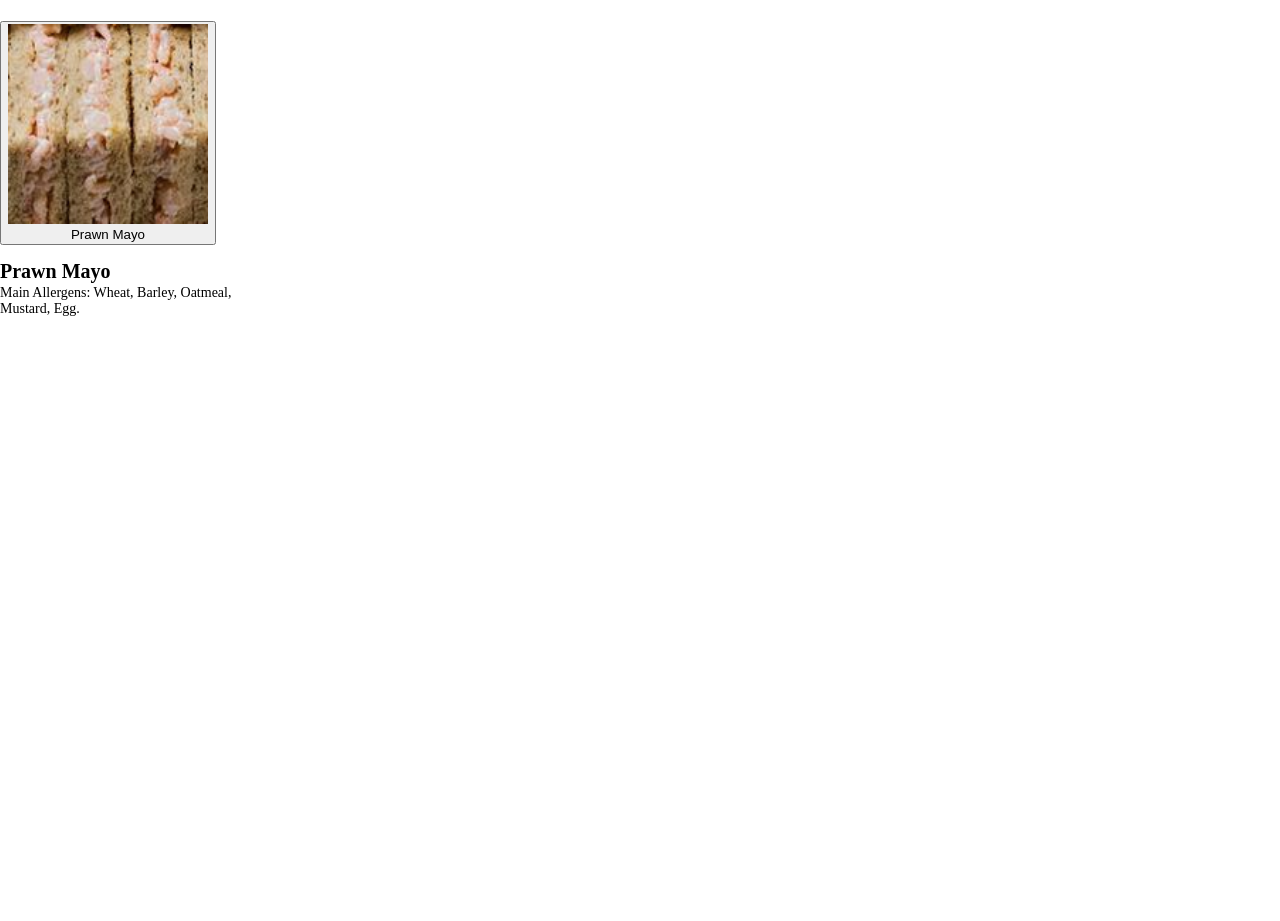
==== index.html @ 9d34f26c "Initial Draft of the Webpage for the Second Experiment" ====
<!DOCTYPE html>

<html>
    <head>
        <title> Website </title>

        <meta charset="UTF-8">
        <!-- Make sure the webpage scales based on device -->
        <meta name = "viewport" content = "width=device-width, initial-scale=1.0"> 
        <!-- Link the css file for config -->
        <link rel="stylesheet" href="style.css"> 
        <!-- Install Packages -->
        <!-- <script src="http://static.robotwebtools.org/EventEmitter2/current/eventemitter2.js"></script> -->
        <!-- <script src="http://static.robotwebtools.org/roslibjs/current/roslib.js"></script>  -->
    </head>
    
    <body>
        <h1></h1>
        

        <!-- <a>
        <img src="Images/Prawnx3.png" height="70" width = 70 alt="Prawn Mayo", title="Prawn Mayo"
        </a> -->

<div class="food-item">

    <a href="PrawnMayo.html">
            <button id="Prawn Mayo">
                <img src="Images/Prawnx3.png" width="200" height="200">
                <div>
                Prawn Mayo
                </div>  
            </button>
        </a>
    <a>
        <!-- <img src="Images/Prawnx3.png"
             height="300"
             width="300"
             alt="Prawn Mayo"
             title="Prawn Mayo">
    </a> -->

    <div class="food-text">
        <h3>Prawn Mayo</h3>
        <p>Main Allergens: Wheat, Barley, Oatmeal, Mustard, Egg.</p>
    </div>
</div>


        </div>
</div>


    </body>
</html>
---- style.css ----
button:hover{
    background-color: darkgrey;
}

.full-page {
  height: 100vh;       /* 100% of the viewport height */
  width: 100vw;        /* 100% of the viewport width */
  background-color: darkblue; /* Just an example */
  display: flex;       /* Optional: flexbox for centering */
  justify-content: center;
  align-items: center;
  text-align: center;
}
html, body {
  margin: 0;
  padding: 0;
  height: 100%;
  width: 100%;
}

.image-row {
  display: flex;
  gap: 10px; /* space between images */
  align-items: center; /* vertical alignment */
}

.normal {
  display: flex;
  flex-direction: column;
  font-size:20px;
  justify-content: flex-start;
  gap: 10px; /* space between heading and image */
}

.food-item {
    display: flex;
    flex-direction: column;
    align-items: left;
    gap: 15px;
}

.food-text h3 {
    margin: 0;
    font-size: 20px;
}

.food-text p {
    margin: 2px 0 0;
    width: 250px;
    font-size: 14px;
}
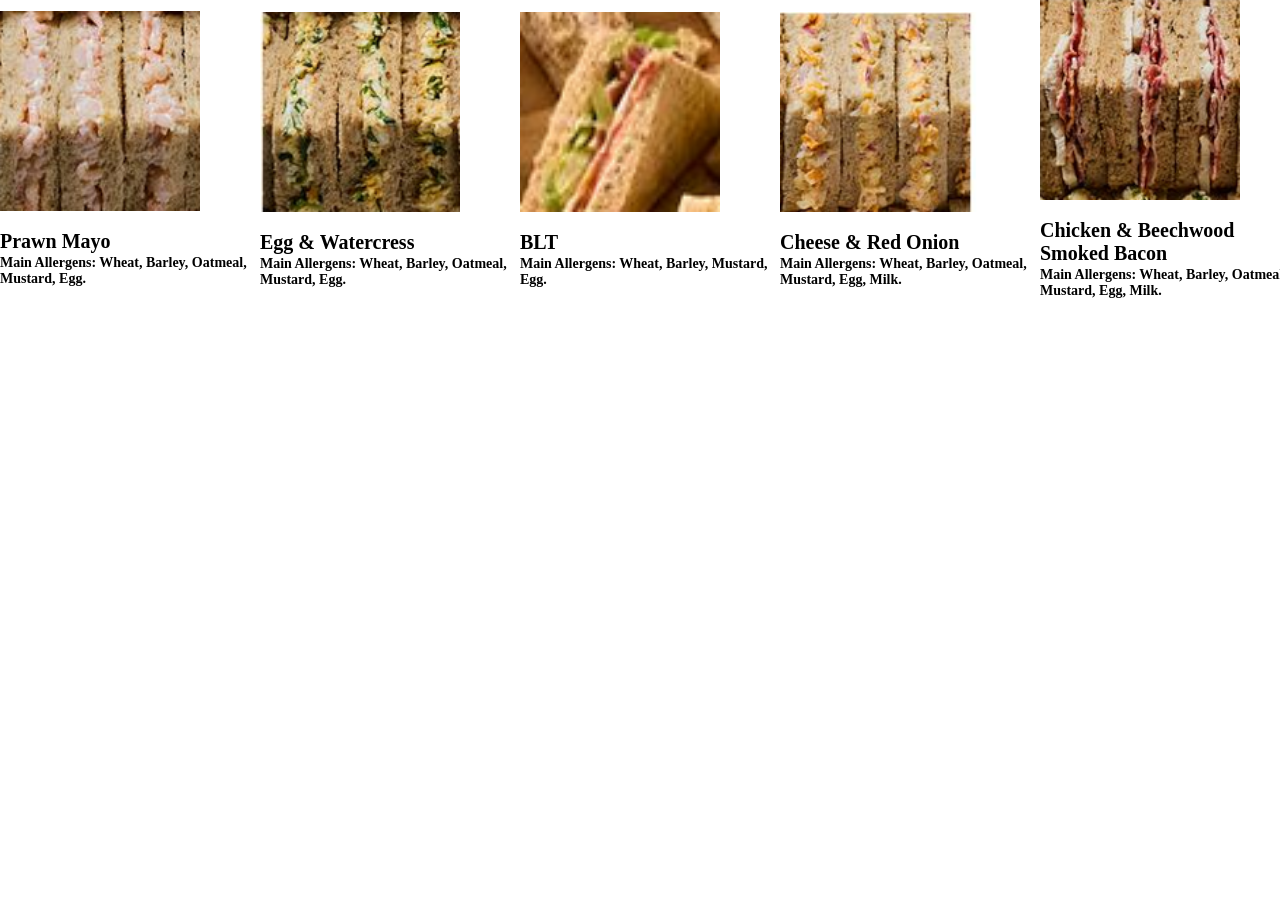
==== commit 9711b9d7: "Added the rest of the pages and safe committing before trying to change the appearance too much" ====
--- a/index.html
+++ b/index.html
@@ -1,55 +1,100 @@
 <!DOCTYPE html>
 
 <html>
-    <head>
-        <title> Website </title>
+<head>
+    <title>Website</title>
 
-        <meta charset="UTF-8">
-        <!-- Make sure the webpage scales based on device -->
-        <meta name = "viewport" content = "width=device-width, initial-scale=1.0"> 
-        <!-- Link the css file for config -->
-        <link rel="stylesheet" href="style.css"> 
-        <!-- Install Packages -->
-        <!-- <script src="http://static.robotwebtools.org/EventEmitter2/current/eventemitter2.js"></script> -->
-        <!-- <script src="http://static.robotwebtools.org/roslibjs/current/roslib.js"></script>  -->
-    </head>
-    
-    <body>
-        <h1></h1>
-        
+    <meta charset="UTF-8">
+    <meta name="viewport" content="width=device-width, initial-scale=1.0">
 
-        <!-- <a>
-        <img src="Images/Prawnx3.png" height="70" width = 70 alt="Prawn Mayo", title="Prawn Mayo"
-        </a> -->
+    <link rel="stylesheet" href="style.css">
+</head>
 
-<div class="food-item">
+<body>
 
-    <a href="PrawnMayo.html">
-            <button id="Prawn Mayo">
-                <img src="Images/Prawnx3.png" width="200" height="200">
-                <div>
-                Prawn Mayo
-                </div>  
-            </button>
-        </a>
-    <a>
-        <!-- <img src="Images/Prawnx3.png"
-             height="300"
-             width="300"
-             alt="Prawn Mayo"
-             title="Prawn Mayo">
-    </a> -->
+    <div class="image-row">
 
-    <div class="food-text">
-        <h3>Prawn Mayo</h3>
-        <p>Main Allergens: Wheat, Barley, Oatmeal, Mustard, Egg.</p>
-    </div>
-</div>
+        <div class="food-item">
+
+            <a href="PrawnMayo.html">
+                <img src="Images/Prawnx3.png"
+                     width="200"
+                     height="200"
+                     alt="Prawn Mayo">
+            </a>
+
+            <div class="food-text">
+                <h3>Prawn Mayo</h3>
+                <p><strong>Main Allergens: Wheat, Barley, Oatmeal, Mustard, Egg.</strong><p>
+            </div>
+
+        </div>
 
 
+        <div class="food-item">
+
+            <a href="EggCress.html">
+                <img src="Images/EggCress.png"
+                     width="200"
+                     height="200"
+                     alt="Egg and Watercress">
+            </a>
+
+            <div class="food-text">
+                <h3>Egg &amp; Watercress</h3>
+                <p><strong>Main Allergens: Wheat, Barley, Oatmeal, Mustard, Egg.</strong></p>
+            </div>
+
         </div>
-</div>
 
+        <div class="food-item">
 
-    </body>
+            <a href="BLT.html">
+                <img src="Images/BLT.png"
+                     width="200"
+                     height="200"
+                     alt="BLT">
+            </a>
+
+            <div class="food-text">
+                <h3>BLT</h3>
+                <p><strong>Main Allergens: Wheat, Barley, Mustard, Egg.</strong></p>
+            </div>
+
+        </div>
+
+        <div class="food-item">
+
+            <a href="CheesenOnion.html">
+                <img src="Images/CheesenOnion.png"
+                     width="200"
+                     height="200"
+                     alt="Cheese and Red Onion">
+            </a>
+
+            <div class="food-text">
+                <h3>Cheese &amp; Red Onion</h3>
+                <p><strong>Main Allergens: Wheat, Barley, Oatmeal, Mustard, Egg, Milk.</strong></p>
+            </div>
+
+        </div>
+
+        <div class="food-item">
+
+            <a href="ChickenBacon.html">
+                <img src="Images/ChickenBacon.png"
+                     width="200"
+                     height="200"
+                     alt="Chicken and Beechwood Smoked Bacon">
+            </a>
+
+            <div class="food-text">
+                <h3>Chicken &amp; Beechwood Smoked Bacon</h3>
+                <p><strong>Main Allergens: Wheat, Barley, Oatmeal, Mustard, Egg, Milk.</strong></p>
+            </div>
+
+        </div>
+
+    </div>
+</body>
 </html>
--- a/style.css
+++ b/style.css
@@ -20,6 +20,7 @@
 
 .image-row {
   display: flex;
+  flex-direction: row;
   gap: 10px; /* space between images */
   align-items: center; /* vertical alignment */
 }
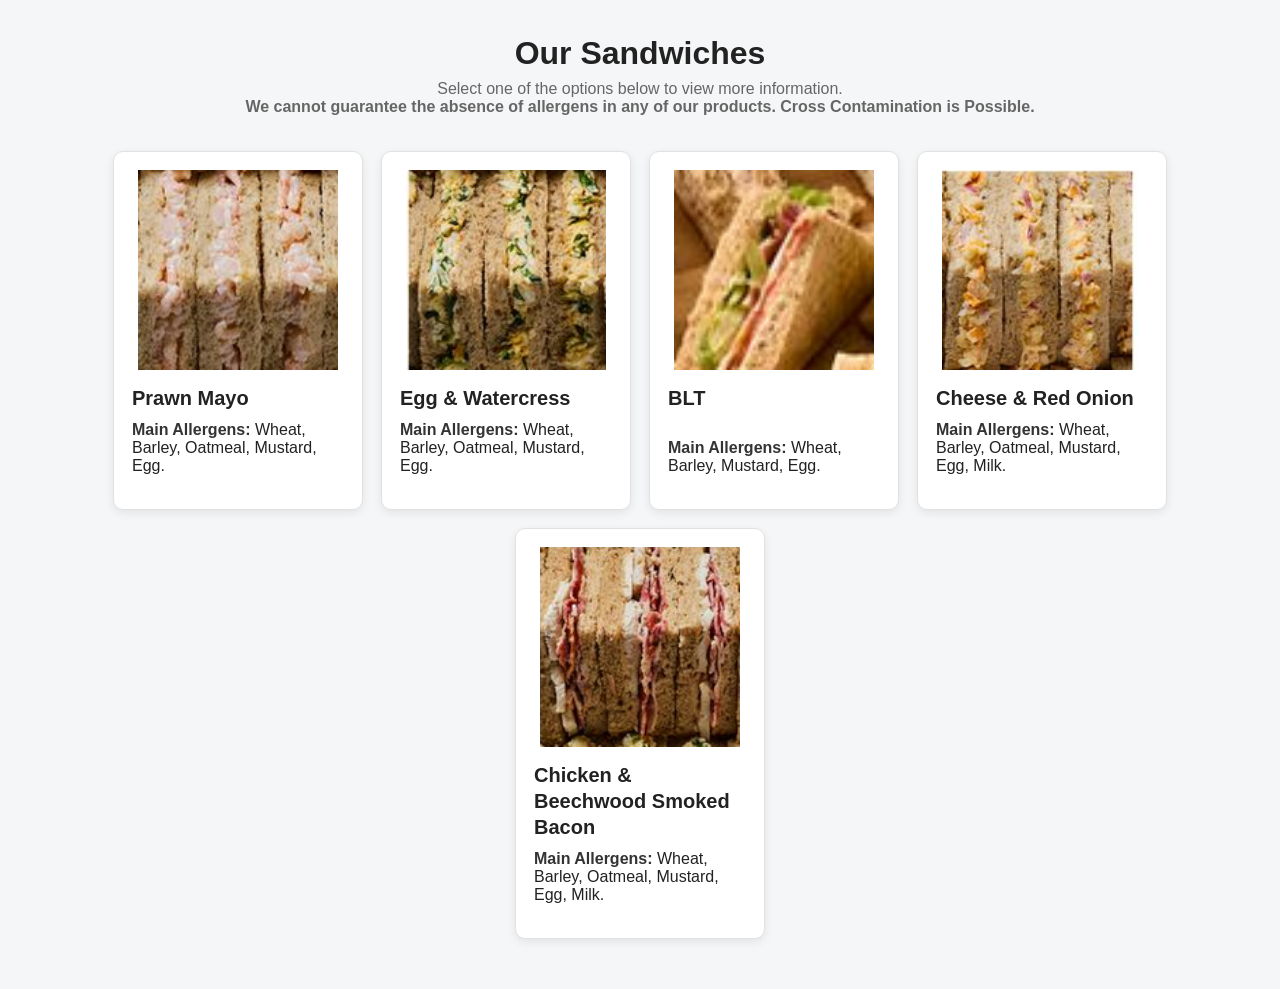
==== commit 2026156c: "Used ChatGPT to play with the CSS to make it look better" ====
--- a/index.html
+++ b/index.html
@@ -1,100 +1,135 @@
 <!DOCTYPE html>
+<html lang="en">
 
-<html>
 <head>
-    <title>Website</title>
-
     <meta charset="UTF-8">
     <meta name="viewport" content="width=device-width, initial-scale=1.0">
+
+    <title>Sandwich Selection</title>
 
     <link rel="stylesheet" href="style.css">
 </head>
 
 <body>
 
-    <div class="image-row">
+    <main class="container">
 
-        <div class="food-item">
+        <header class="page-header">
+            <h1>Our Sandwiches</h1>
+            <p>Select one of the options below to view more information.</p>
+            <p><strong>We cannot guarantee the absence of allergens in any of our products. Cross Contamination is Possible.</strong></p>
+        </header>
 
-            <a href="PrawnMayo.html">
-                <img src="Images/Prawnx3.png"
-                     width="200"
-                     height="200"
-                     alt="Prawn Mayo">
-            </a>
+        <div class="image-row">
 
-            <div class="food-text">
-                <h3>Prawn Mayo</h3>
-                <p><strong>Main Allergens: Wheat, Barley, Oatmeal, Mustard, Egg.</strong><p>
+            <div class="food-item">
+
+                <a href="PrawnMayo.html" class="food-image-link">
+                    <img src="Images/Prawnx3.png"
+                         width="200"
+                         height="200"
+                         alt="Prawn Mayo">
+                </a>
+
+                <div class="food-text">
+                    <h3>Prawn Mayo</h3>
+
+                    <p class="allergens">
+                        <strong>Main Allergens:</strong>
+                        Wheat, Barley, Oatmeal, Mustard, Egg.
+                    </p>
+                </div>
+
+            </div>
+
+
+            <div class="food-item">
+
+                <a href="EggCress.html" class="food-image-link">
+                    <img src="Images/EggCress.png"
+                         width="200"
+                         height="200"
+                         alt="Egg and Watercress">
+                </a>
+
+                <div class="food-text">
+                    <h3>Egg &amp; Watercress</h3>
+
+                    <p class="allergens">
+                        <strong>Main Allergens:</strong>
+                        Wheat, Barley, Oatmeal, Mustard, Egg.
+                    </p>
+                </div>
+
+            </div>
+
+
+            <div class="food-item">
+
+                <a href="BLT.html" class="food-image-link">
+                    <img src="Images/BLT.png"
+                         width="200"
+                         height="200"
+                         alt="BLT">
+                </a>
+
+                <div class="food-text">
+                    <h3>BLT</h3>
+
+                    <p class="allergens">
+                        <strong>Main Allergens:</strong>
+                        Wheat, Barley, Mustard, Egg.
+                    </p>
+                </div>
+
+            </div>
+
+
+            <div class="food-item">
+
+                <a href="CheesenOnion.html" class="food-image-link">
+                    <img src="Images/CheesenOnion.png"
+                         width="200"
+                         height="200"
+                         alt="Cheese and Red Onion">
+                </a>
+
+                <div class="food-text">
+                    <h3>Cheese &amp; Red Onion</h3>
+
+                    <p class="allergens">
+                        <strong>Main Allergens:</strong>
+                        Wheat, Barley, Oatmeal, Mustard, Egg, Milk.
+                    </p>
+                </div>
+
+            </div>
+
+
+            <div class="food-item">
+
+                <a href="ChickenBacon.html" class="food-image-link">
+                    <img src="Images/ChickenBacon.png"
+                         width="200"
+                         height="200"
+                         alt="Chicken and Beechwood Smoked Bacon">
+                </a>
+
+                <div class="food-text">
+                    <h3>Chicken &amp; Beechwood Smoked Bacon</h3>
+
+                    <p class="allergens">
+                        <strong>Main Allergens:</strong>
+                        Wheat, Barley, Oatmeal, Mustard, Egg, Milk.
+                    </p>
+                </div>
+
             </div>
 
         </div>
 
+    </main>
 
-        <div class="food-item">
+</body>
 
-            <a href="EggCress.html">
-                <img src="Images/EggCress.png"
-                     width="200"
-                     height="200"
-                     alt="Egg and Watercress">
-            </a>
-
-            <div class="food-text">
-                <h3>Egg &amp; Watercress</h3>
-                <p><strong>Main Allergens: Wheat, Barley, Oatmeal, Mustard, Egg.</strong></p>
-            </div>
-
-        </div>
-
-        <div class="food-item">
-
-            <a href="BLT.html">
-                <img src="Images/BLT.png"
-                     width="200"
-                     height="200"
-                     alt="BLT">
-            </a>
-
-            <div class="food-text">
-                <h3>BLT</h3>
-                <p><strong>Main Allergens: Wheat, Barley, Mustard, Egg.</strong></p>
-            </div>
-
-        </div>
-
-        <div class="food-item">
-
-            <a href="CheesenOnion.html">
-                <img src="Images/CheesenOnion.png"
-                     width="200"
-                     height="200"
-                     alt="Cheese and Red Onion">
-            </a>
-
-            <div class="food-text">
-                <h3>Cheese &amp; Red Onion</h3>
-                <p><strong>Main Allergens: Wheat, Barley, Oatmeal, Mustard, Egg, Milk.</strong></p>
-            </div>
-
-        </div>
-
-        <div class="food-item">
-
-            <a href="ChickenBacon.html">
-                <img src="Images/ChickenBacon.png"
-                     width="200"
-                     height="200"
-                     alt="Chicken and Beechwood Smoked Bacon">
-            </a>
-
-            <div class="food-text">
-                <h3>Chicken &amp; Beechwood Smoked Bacon</h3>
-                <p><strong>Main Allergens: Wheat, Barley, Oatmeal, Mustard, Egg, Milk.</strong></p>
-            </div>
-
-        </div>
-
-    </div>
-</body>
 </html>
--- a/style.css
+++ b/style.css
@@ -1,52 +1,337 @@
-button:hover{
+/* Makes sizing more predictable everywhere */
+* {
+    box-sizing: border-box;
+}
+
+html, body {
+    margin: 0;
+    padding: 0;
+    min-height: 100%;
+    width: 100%;
+}
+
+body {
+    font-family: Arial, Helvetica, sans-serif;
+    background-color: #f5f6f7;
+    color: #222;
+}
+
+
+/* Buttons */
+button {
+    padding: 10px 18px;
+    border: 1px solid #ccc;
+    border-radius: 6px;
+    background-color: #f2f2f2;
+    cursor: pointer;
+    font-size: 16px;
+
+    transition: background-color 0.2s ease;
+}
+
+button:hover {
     background-color: darkgrey;
 }
 
+
+/* Full screen pages */
 .full-page {
-  height: 100vh;       /* 100% of the viewport height */
-  width: 100vw;        /* 100% of the viewport width */
-  background-color: darkblue; /* Just an example */
-  display: flex;       /* Optional: flexbox for centering */
-  justify-content: center;
-  align-items: center;
-  text-align: center;
-}
-html, body {
-  margin: 0;
-  padding: 0;
-  height: 100%;
-  width: 100%;
-}
-
+    min-height: 100vh;
+    width: 100%;
+    background-color: darkblue;
+
+    display: flex;
+    justify-content: center;
+    align-items: center;
+
+    text-align: center;
+}
+
+
+/* Main page container */
+.container {
+    max-width: 1400px;
+    margin: 0 auto;
+    padding: 35px 30px 50px;
+}
+
+
+/* Page heading */
+.page-header {
+    text-align: center;
+    margin-bottom: 35px;
+}
+
+.page-header h1 {
+    margin: 0 0 8px;
+    font-size: 32px;
+}
+
+.page-header p {
+    margin: 0;
+    color: #666;
+    font-size: 16px;
+}
+
+
+/* Row containing the food choices */
 .image-row {
-  display: flex;
-  flex-direction: row;
-  gap: 10px; /* space between images */
-  align-items: center; /* vertical alignment */
-}
-
+    display: flex;
+    flex-direction: row;
+
+    gap: 18px;
+
+    align-items: stretch;
+    justify-content: center;
+
+    flex-wrap: wrap;
+}
+
+
+/* Existing normal layout */
 .normal {
-  display: flex;
-  flex-direction: column;
-  font-size:20px;
-  justify-content: flex-start;
-  gap: 10px; /* space between heading and image */
-}
-
+    display: flex;
+    flex-direction: column;
+
+    font-size: 20px;
+
+    justify-content: flex-start;
+
+    gap: 10px;
+}
+
+
+/* Individual food card */
 .food-item {
     display: flex;
     flex-direction: column;
-    align-items: left;
+    align-items: flex-start;
+
     gap: 15px;
-}
-
+
+    width: 250px;
+    padding: 18px;
+
+    background-color: white;
+
+    border: 1px solid #e1e1e1;
+    border-radius: 10px;
+
+    box-shadow: 0 3px 10px rgba(0, 0, 0, 0.08);
+
+    transition:
+        transform 0.2s ease,
+        box-shadow 0.2s ease;
+}
+
+
+/* Very subtle hover effect */
+.food-item:hover {
+    transform: translateY(-3px);
+    box-shadow: 0 6px 16px rgba(0, 0, 0, 0.12);
+}
+
+
+/* Image area */
+.food-image-link {
+    display: block;
+    width: 100%;
+    text-align: center;
+}
+
+.food-image-link img {
+    display: block;
+    margin: 0 auto;
+}
+
+
+/* Text underneath the image */
+.food-text {
+    width: 100%;
+}
+
+
+/* Sandwich name */
 .food-text h3 {
+    margin: 0 0 10px;
+
+    font-size: 20px;
+    line-height: 1.3;
+
+    color: #222;
+}
+
+
+/* Description / allergen text */
+.food-text {
+    display: flex;
+    flex-direction: column;
+    flex: 1;
+}
+
+.food-text p.allergens {
+    margin-top: auto;
+}
+
+.allergens strong {
+    color: #333;
+}
+
+
+/* Smaller screens */
+@media (max-width: 700px) {
+
+    .container {
+        padding: 25px 15px;
+    }
+
+    .image-row {
+        gap: 15px;
+    }
+
+    .food-item {
+        width: 100%;
+        max-width: 300px;
+    }
+}
+
+/* ----------------------------- */
+/* Individual sandwich pages     */
+/* ----------------------------- */
+
+.details-page {
+    min-height: 100vh;
+
+    display: flex;
+    justify-content: center;
+    align-items: flex-start;
+
+    padding: 50px 25px;
+
+    background-color: #f5f6f7;
+}
+
+
+/* Main detail card */
+.details-card {
+    width: 100%;
+    max-width: 850px;
+
+    background-color: white;
+
+    border: 1px solid #e1e1e1;
+    border-radius: 12px;
+
+    box-shadow: 0 4px 14px rgba(0, 0, 0, 0.08);
+
+    padding: 35px;
+
+    display: flex;
+    flex-direction: column;
+    align-items: center;
+}
+
+
+/* Clickable food image */
+.details-image-link {
+    display: block;
+    margin-bottom: 20px;
+}
+
+.details-image-link img {
+    display: block;
+
+    border-radius: 6px;
+
+    transition: transform 0.2s ease;
+}
+
+.details-image-link img:hover {
+    transform: scale(1.03);
+}
+
+
+/* Main content */
+.details-content {
+    width: 100%;
+}
+
+
+/* Sandwich title */
+.details-content h1 {
     margin: 0;
+
+    text-align: center;
+
+    font-size: 28px;
+    color: #222;
+}
+
+
+/* Small return instruction */
+.back-note {
+    margin: 8px 0 25px;
+
+    text-align: center;
+
+    font-size: 14px;
+    color: #777;
+}
+
+
+/* Ingredients section */
+.ingredients-box {
+    padding: 22px 25px;
+
+    background-color: #fafafa;
+
+    border: 1px solid #e5e5e5;
+    border-radius: 8px;
+}
+
+
+.ingredients-box h2 {
+    margin: 0 0 14px;
+
     font-size: 20px;
-}
-
-.food-text p {
-    margin: 2px 0 0;
-    width: 250px;
-    font-size: 14px;
+    color: #333;
+}
+
+
+/* Ingredient text */
+.ingredients-box p {
+    margin: 0;
+
+    font-size: 16px;
+    line-height: 1.7;
+
+    color: #444;
+}
+
+
+/* Make allergens stand out */
+.ingredients-box strong {
+    color: #222;
+    font-weight: 700;
+}
+
+
+/* Responsive layout */
+@media (max-width: 600px) {
+
+    .details-page {
+        padding: 25px 15px;
+    }
+
+    .details-card {
+        padding: 25px 18px;
+    }
+
+    .ingredients-box {
+        padding: 18px;
+    }
+
+    .details-content h1 {
+        font-size: 24px;
+    }
 }
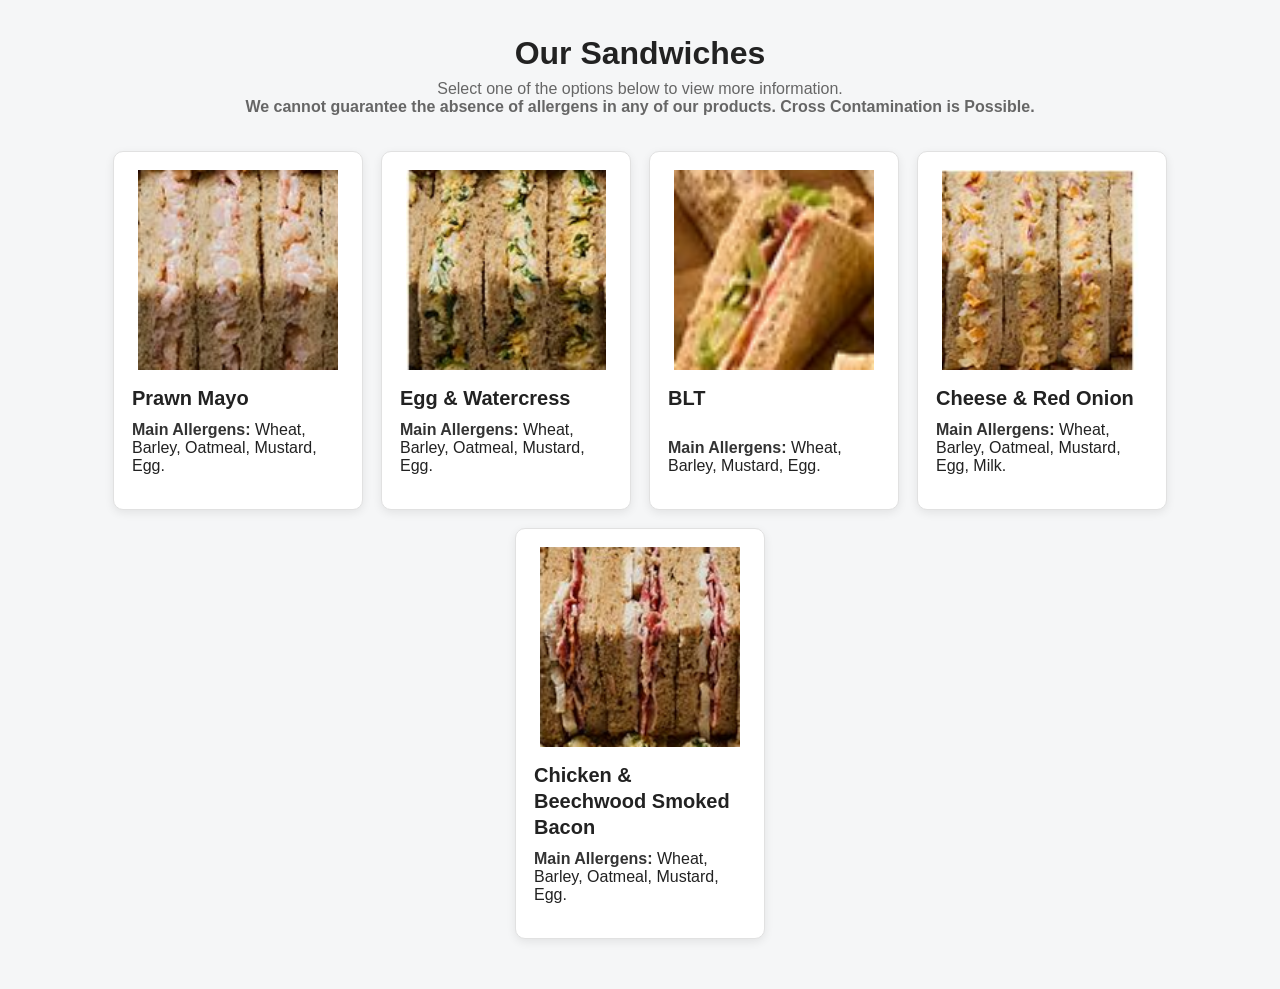
==== commit f6bd2099: "Added a back button" ====
--- a/index.html
+++ b/index.html
@@ -120,7 +120,7 @@
 
                     <p class="allergens">
                         <strong>Main Allergens:</strong>
-                        Wheat, Barley, Oatmeal, Mustard, Egg, Milk.
+                        Wheat, Barley, Oatmeal, Mustard, Egg.
                     </p>
                 </div>
 
--- a/style.css
+++ b/style.css
@@ -334,4 +334,44 @@
     .details-content h1 {
         font-size: 24px;
     }
+}
+
+.back-button {
+    align-self: flex-start;
+    display: inline-block;
+
+    padding: 12px 20px;
+
+    background-color: white;
+    color: #222;
+
+    border: 1px solid #d0d0d0;
+    border-radius: 8px;
+
+    box-shadow: 0 3px 10px rgba(0, 0, 0, 0.10);
+
+    font-size: 18px;
+    font-weight: bold;
+
+    text-decoration: none;
+
+    cursor: pointer;
+
+    transition:
+        background-color 0.2s ease,
+        transform 0.2s ease,
+        box-shadow 0.2s ease;
+
+    z-index: 1000;
+}
+
+.back-button:hover {
+    background-color: #eeeeee;
+    transform: translateY(-2px);
+
+    box-shadow: 0 5px 14px rgba(0, 0, 0, 0.14);
+}
+
+.back-button:active {
+    transform: translateY(0);
 }
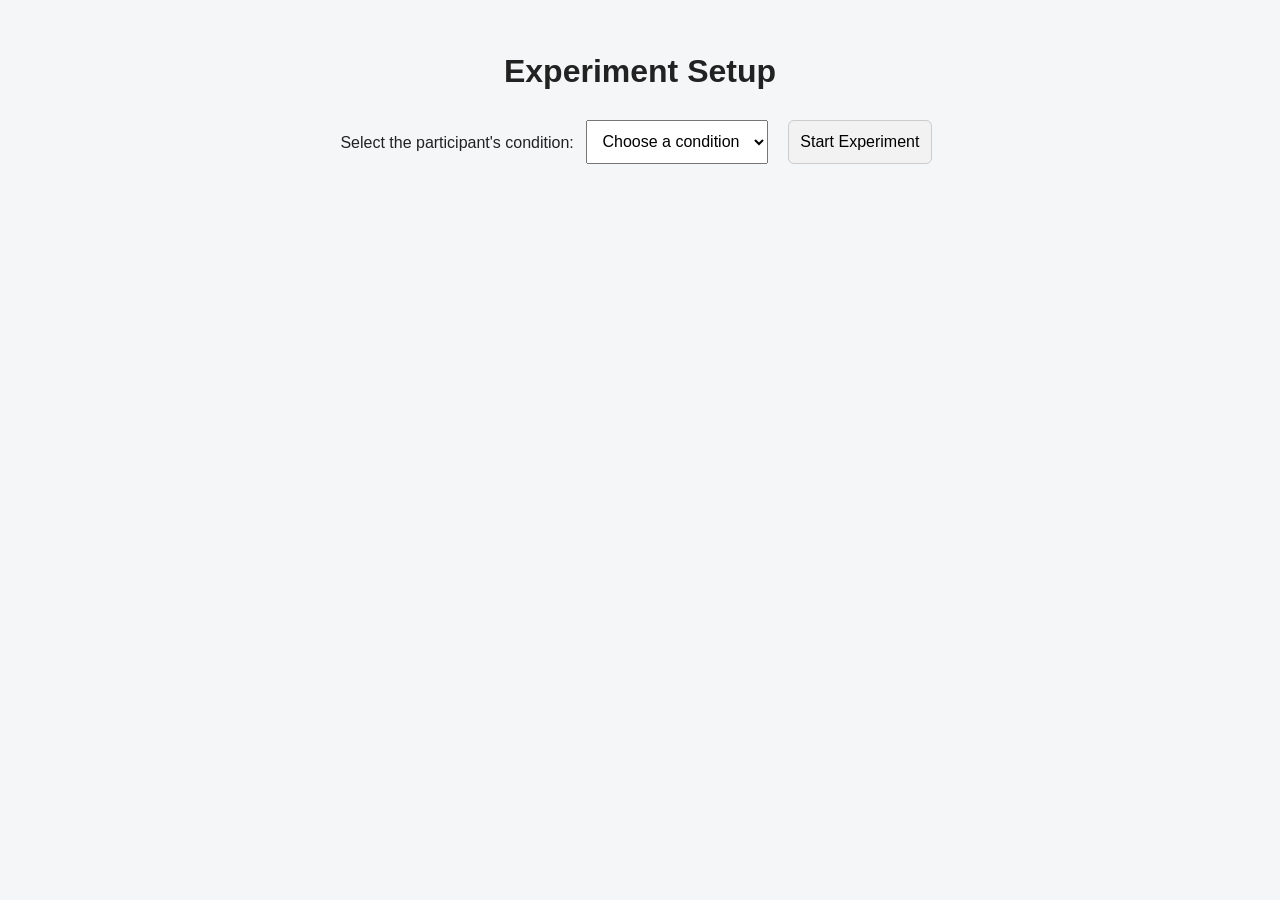
==== commit e8cd78f4: "Added the capability for multiple conditions based on the previous sandwich choice the participant m" ====
--- a/index.html
+++ b/index.html
@@ -1,135 +1,429 @@
 <!DOCTYPE html>
 <html lang="en">
-
 <head>
     <meta charset="UTF-8">
     <meta name="viewport" content="width=device-width, initial-scale=1.0">
-
     <title>Sandwich Selection</title>
-
     <link rel="stylesheet" href="style.css">
+    <style>
+        [hidden] { display: none !important; }
+        .researcher-setup { text-align: center; padding: 2rem; }
+        .researcher-setup select,
+        .researcher-setup button { font: inherit; padding: 0.7rem; margin: 0.5rem; min-height: 44px; }
+    </style>
 </head>
-
 <body>
 
-    <main class="container">
-
-        <header class="page-header">
-            <h1>Our Sandwiches</h1>
-            <p>Select one of the options below to view more information.</p>
-            <p><strong>We cannot guarantee the absence of allergens in any of our products. Cross Contamination is Possible.</strong></p>
-        </header>
-
-        <div class="image-row">
-
-            <div class="food-item">
-
-                <a href="PrawnMayo.html" class="food-image-link">
-                    <img src="Images/Prawnx3.png"
-                         width="200"
-                         height="200"
-                         alt="Prawn Mayo">
-                </a>
-
-                <div class="food-text">
-                    <h3>Prawn Mayo</h3>
-
-                    <p class="allergens">
-                        <strong>Main Allergens:</strong>
-                        Wheat, Barley, Oatmeal, Mustard, Egg.
-                    </p>
+    <!-- This setup screen is shown only if no condition has been saved. -->
+    <div id="setup" class="container researcher-setup" hidden>
+        <h1>Experiment Setup</h1>
+        <label for="condition-selector">Select the participant's condition:</label>
+        <select id="condition-selector">
+            <option value="">Choose a condition</option>
+            <option value="1">Condition 1</option>
+            <option value="2">Condition 2</option>
+            <option value="3">Condition 3</option>
+            <option value="4">Condition 4</option>
+            <option value="5">Condition 5</option>
+        </select>
+        <button type="button" id="start-experiment">Start Experiment</button>
+        <p id="setup-error" role="alert" hidden></p>
+    </div>
+
+    <!-- Only one complete version of the main page is visible at a time. -->
+    <main class="container" id="experiment" hidden>
+        <!-- ================= CONDITION 1 ================= -->
+        <div data-condition="1" hidden>
+            <header class="page-header">
+                <h1>Our Sandwiches</h1>
+                <p>Select one of the options below to view more information.</p>
+                <p><strong>We cannot guarantee the absence of allergens in any of our products. Cross Contamination is Possible.</strong></p>
+            </header>
+
+            <!-- Change or add condition 1 content anywhere inside this block. -->
+            <div class="image-row">
+                <div class="food-item">
+                    <a href="PrawnMayo.html" class="food-image-link">
+                        <img src="Images/Prawnx3.png" width="200" height="200" alt="Prawn Mayo">
+                    </a>
+                    <div class="food-text">
+                        <h3>Prawn Mayo</h3>
+                        <p class="allergens"><strong>Main Allergens:</strong> Wheat, Barley, Oatmeal, Crustaceans, Mustard, Egg.</p>
+                    </div>
+                </div>
+
+                <div class="food-item">
+                    <a href="EggCress.html" class="food-image-link">
+                        <img src="Images/EggCress.png" width="200" height="200" alt="Egg and Watercress">
+                    </a>
+                    <div class="food-text">
+                        <h3>Egg &amp; Watercress</h3>
+                        <p class="allergens"><strong>Main Allergens:</strong> Wheat, Barley, Oatmeal, Mustard, Egg.</p>
+                    </div>
+                </div>
+
+                <div class="food-item">
+                    <a href="BLT.html" class="food-image-link">
+                        <img src="Images/BLT.png" width="200" height="200" alt="BLT">
+                    </a>
+                    <div class="food-text">
+                        <h3>BLT</h3>
+                        <p class="allergens"><strong>Main Allergens:</strong> Wheat, Barley, Mustard, Egg.</p>
+                    </div>
+                </div>
+
+                <div class="food-item">
+                    <a href="CheesenOnion.html" class="food-image-link">
+                        <img src="Images/CheesenOnion.png" width="200" height="200" alt="Cheese and Red Onion">
+                    </a>
+                    <div class="food-text">
+                        <h3>Cheese &amp; Red Onion</h3>
+                        <p class="allergens"><strong>Main Allergens:</strong> Wheat, Barley, Oatmeal, Mustard, Egg, Milk.</p>
+                    </div>
+                </div>
+
+                <div class="food-item">
+                    <a href="ChickenBacon.html" class="food-image-link">
+                        <img src="Images/ChickenBacon.png" width="200" height="200" alt="Chicken and Beechwood Smoked Bacon">
+                    </a>
+                    <div class="food-text">
+                        <h3>Chicken &amp; Beechwood Smoked Bacon</h3>
+                        <p class="allergens"><strong>Main Allergens:</strong> Wheat, Barley, Oatmeal, Mustard, Egg.</p>
+                    </div>
                 </div>
 
             </div>
-
-
-            <div class="food-item">
-
-                <a href="EggCress.html" class="food-image-link">
-                    <img src="Images/EggCress.png"
-                         width="200"
-                         height="200"
-                         alt="Egg and Watercress">
-                </a>
-
-                <div class="food-text">
-                    <h3>Egg &amp; Watercress</h3>
-
-                    <p class="allergens">
-                        <strong>Main Allergens:</strong>
-                        Wheat, Barley, Oatmeal, Mustard, Egg.
-                    </p>
+        </div>
+
+        <!-- ================= CONDITION 2 ================= -->
+        <div data-condition="2" hidden>
+            <header class="page-header">
+                <h1>Our Sandwiches</h1>
+                <p>Select one of the options below to view more information.</p>
+                <p><strong>We cannot guarantee the absence of allergens in any of our products. Cross Contamination is Possible.</strong></p>
+            </header>
+
+            <!-- Change or add condition 2 content anywhere inside this block. -->
+            <div class="image-row">
+                <div class="food-item">
+                    <a href="PrawnMayo.html" class="food-image-link">
+                        <img src="Images/Prawnx3.png" width="200" height="200" alt="Prawn Mayo">
+                    </a>
+                    <div class="food-text">
+                        <h3>Prawn Mayo</h3>
+                        <p class="allergens"><strong>Main Allergens:</strong> Wheat, Barley, Oatmeal, Crustaceans, Mustard, Egg.</p>
+                    </div>
+                </div>
+
+                <div class="food-item">
+                    <a href="EggCress.html" class="food-image-link">
+                        <img src="Images/EggCress.png" width="200" height="200" alt="Egg and Watercress">
+                    </a>
+                    <div class="food-text">
+                        <h3>Egg &amp; Watercress</h3>
+                        <p class="allergens"><strong>Main Allergens:</strong> Wheat, Barley, Oatmeal, Mustard, Egg.</p>
+                    </div>
+                </div>
+
+                <div class="food-item">
+                    <a href="BLT.html" class="food-image-link">
+                        <img src="Images/BLT.png" width="200" height="200" alt="BLT">
+                    </a>
+                    <div class="food-text">
+                        <h3>BLT</h3>
+                        <p class="allergens"><strong>Main Allergens:</strong> Wheat, Barley, Mustard, Egg.</p>
+                    </div>
+                </div>
+
+                <div class="food-item">
+                    <a href="CheesenOnion.html" class="food-image-link">
+                        <img src="Images/CheesenOnion.png" width="200" height="200" alt="Cheese and Red Onion">
+                    </a>
+                    <div class="food-text">
+                        <h3>Cheese &amp; Red Onion</h3>
+                        <p class="allergens"><strong>Main Allergens:</strong> Wheat, Barley, Oatmeal, Mustard, Egg, Milk.</p>
+                    </div>
+                </div>
+
+                <div class="food-item">
+                    <a href="ChickenBacon.html" class="food-image-link">
+                        <img src="Images/ChickenBacon.png" width="200" height="200" alt="Chicken and Beechwood Smoked Bacon">
+                    </a>
+                    <div class="food-text">
+                        <h3>Chicken &amp; Beechwood Smoked Bacon</h3>
+                        <p class="allergens"><strong>Main Allergens:</strong> Wheat, Barley, Oatmeal, Mustard, Egg.</p>
+                    </div>
                 </div>
 
             </div>
-
-
-            <div class="food-item">
-
-                <a href="BLT.html" class="food-image-link">
-                    <img src="Images/BLT.png"
-                         width="200"
-                         height="200"
-                         alt="BLT">
-                </a>
-
-                <div class="food-text">
-                    <h3>BLT</h3>
-
-                    <p class="allergens">
-                        <strong>Main Allergens:</strong>
-                        Wheat, Barley, Mustard, Egg.
-                    </p>
+        </div>
+
+        <!-- ================= CONDITION 3 ================= -->
+        <div data-condition="3" hidden>
+            <header class="page-header">
+                <h1>Our Sandwiches</h1>
+                <p>Select one of the options below to view more information.</p>
+                <p><strong>We cannot guarantee the absence of allergens in any of our products. Cross Contamination is Possible.</strong></p>
+            </header>
+
+            <!-- Change or add condition 3 content anywhere inside this block. -->
+            <div class="image-row">
+                <div class="food-item">
+                    <a href="PrawnMayo.html" class="food-image-link">
+                        <img src="Images/Prawnx3.png" width="200" height="200" alt="Prawn Mayo">
+                    </a>
+                    <div class="food-text">
+                        <h3>Prawn Mayo</h3>
+                        <p class="allergens"><strong>Main Allergens:</strong> Wheat, Barley, Oatmeal, Crustaceans, Mustard, Egg.</p>
+                    </div>
+                </div>
+
+                <div class="food-item">
+                    <a href="EggCress.html" class="food-image-link">
+                        <img src="Images/EggCress.png" width="200" height="200" alt="Egg and Watercress">
+                    </a>
+                    <div class="food-text">
+                        <h3>Egg &amp; Watercress</h3>
+                        <p class="allergens"><strong>Main Allergens:</strong> Wheat, Barley, Oatmeal, Mustard, Egg.</p>
+                    </div>
+                </div>
+
+                <div class="food-item">
+                    <a href="BLT.html" class="food-image-link">
+                        <img src="Images/BLT.png" width="200" height="200" alt="BLT">
+                    </a>
+                    <div class="food-text">
+                        <h3>BLT</h3>
+                        <p class="allergens"><strong>Main Allergens:</strong> Wheat, Barley, Mustard, Egg.</p>
+                    </div>
+                </div>
+
+                <div class="food-item">
+                    <a href="CheesenOnion.html" class="food-image-link">
+                        <img src="Images/CheesenOnion.png" width="200" height="200" alt="Cheese and Red Onion">
+                    </a>
+                    <div class="food-text">
+                        <h3>Cheese &amp; Red Onion</h3>
+                        <p class="allergens"><strong>Main Allergens:</strong> Wheat, Barley, Oatmeal, Mustard, Egg, Milk.</p>
+                    </div>
+                </div>
+
+                <div class="food-item">
+                    <a href="ChickenBacon.html" class="food-image-link">
+                        <img src="Images/ChickenBacon.png" width="200" height="200" alt="Chicken and Beechwood Smoked Bacon">
+                    </a>
+                    <div class="food-text">
+                        <h3>Chicken &amp; Beechwood Smoked Bacon</h3>
+                        <p class="allergens"><strong>Main Allergens:</strong> Wheat, Barley, Oatmeal, Mustard, Egg.</p>
+                    </div>
                 </div>
 
             </div>
-
-
-            <div class="food-item">
-
-                <a href="CheesenOnion.html" class="food-image-link">
-                    <img src="Images/CheesenOnion.png"
-                         width="200"
-                         height="200"
-                         alt="Cheese and Red Onion">
-                </a>
-
-                <div class="food-text">
-                    <h3>Cheese &amp; Red Onion</h3>
-
-                    <p class="allergens">
-                        <strong>Main Allergens:</strong>
-                        Wheat, Barley, Oatmeal, Mustard, Egg, Milk.
-                    </p>
+        </div>
+
+        <!-- ================= CONDITION 4 ================= -->
+        <div data-condition="4" hidden>
+            <header class="page-header">
+                <h1>Our Sandwiches</h1>
+                <p>Select one of the options below to view more information.</p>
+                <p><strong>We cannot guarantee the absence of allergens in any of our products. Cross Contamination is Possible.</strong></p>
+            </header>
+
+            <!-- Change or add condition 4 content anywhere inside this block. -->
+            <div class="image-row">
+                <div class="food-item">
+                    <a href="PrawnMayo.html" class="food-image-link">
+                        <img src="Images/Prawnx3.png" width="200" height="200" alt="Prawn Mayo">
+                    </a>
+                    <div class="food-text">
+                        <h3>Prawn Mayo</h3>
+                        <p class="allergens"><strong>Main Allergens:</strong> Wheat, Barley, Oatmeal, Crustaceans, Mustard, Egg.</p>
+                    </div>
+                </div>
+
+                <div class="food-item">
+                    <a href="EggCress.html" class="food-image-link">
+                        <img src="Images/EggCress.png" width="200" height="200" alt="Egg and Watercress">
+                    </a>
+                    <div class="food-text">
+                        <h3>Egg &amp; Watercress</h3>
+                        <p class="allergens"><strong>Main Allergens:</strong> Wheat, Barley, Oatmeal, Mustard, Egg.</p>
+                    </div>
+                </div>
+
+                <div class="food-item">
+                    <a href="BLT.html" class="food-image-link">
+                        <img src="Images/BLT.png" width="200" height="200" alt="BLT">
+                    </a>
+                    <div class="food-text">
+                        <h3>BLT</h3>
+                        <p class="allergens"><strong>Main Allergens:</strong> Wheat, Barley, Mustard, Egg.</p>
+                    </div>
+                </div>
+
+                <div class="food-item">
+                    <a href="CheesenOnion.html" class="food-image-link">
+                        <img src="Images/CheesenOnion.png" width="200" height="200" alt="Cheese and Red Onion">
+                    </a>
+                    <div class="food-text">
+                        <h3>Cheese &amp; Red Onion</h3>
+                        <p class="allergens"><strong>Main Allergens:</strong> Wheat, Barley, Oatmeal, Mustard, Egg, Milk.</p>
+                    </div>
+                </div>
+
+                <div class="food-item">
+                    <a href="ChickenBacon.html" class="food-image-link">
+                        <img src="Images/ChickenBacon.png" width="200" height="200" alt="Chicken and Beechwood Smoked Bacon">
+                    </a>
+                    <div class="food-text">
+                        <h3>Chicken &amp; Beechwood Smoked Bacon</h3>
+                        <p class="allergens"><strong>Main Allergens:</strong> Wheat, Barley, Oatmeal, Mustard, Egg.</p>
+                    </div>
                 </div>
 
             </div>
-
-
-            <div class="food-item">
-
-                <a href="ChickenBacon.html" class="food-image-link">
-                    <img src="Images/ChickenBacon.png"
-                         width="200"
-                         height="200"
-                         alt="Chicken and Beechwood Smoked Bacon">
-                </a>
-
-                <div class="food-text">
-                    <h3>Chicken &amp; Beechwood Smoked Bacon</h3>
-
-                    <p class="allergens">
-                        <strong>Main Allergens:</strong>
-                        Wheat, Barley, Oatmeal, Mustard, Egg.
-                    </p>
+        </div>
+
+        <!-- ================= CONDITION 5 ================= -->
+        <div data-condition="5" hidden>
+            <header class="page-header">
+                <h1>Our Sandwiches</h1>
+                <p>Select one of the options below to view more information.</p>
+                <p><strong>We cannot guarantee the absence of allergens in any of our products. Cross Contamination is Possible.</strong></p>
+            </header>
+
+            <!-- Change or add condition 5 content anywhere inside this block. -->
+            <div class="image-row">
+                <div class="food-item">
+                    <a href="PrawnMayo.html" class="food-image-link">
+                        <img src="Images/Prawnx3.png" width="200" height="200" alt="Prawn Mayo">
+                    </a>
+                    <div class="food-text">
+                        <h3>Prawn Mayo</h3>
+                        <p class="allergens"><strong>Main Allergens:</strong> Wheat, Barley, Oatmeal, Crustaceans, Mustard, Egg.</p>
+                    </div>
+                </div>
+
+                <div class="food-item">
+                    <a href="EggCress.html" class="food-image-link">
+                        <img src="Images/EggCress.png" width="200" height="200" alt="Egg and Watercress">
+                    </a>
+                    <div class="food-text">
+                        <h3>Egg &amp; Watercress</h3>
+                        <p class="allergens"><strong>Main Allergens:</strong> Wheat, Barley, Oatmeal, Mustard, Egg.</p>
+                    </div>
+                </div>
+
+                <div class="food-item">
+                    <a href="BLT.html" class="food-image-link">
+                        <img src="Images/BLT.png" width="200" height="200" alt="BLT">
+                    </a>
+                    <div class="food-text">
+                        <h3>BLT</h3>
+                        <p class="allergens"><strong>Main Allergens:</strong> Wheat, Barley, Mustard, Egg.</p>
+                    </div>
+                </div>
+
+                <div class="food-item">
+                    <a href="CheesenOnion.html" class="food-image-link">
+                        <img src="Images/CheesenOnion.png" width="200" height="200" alt="Cheese and Red Onion">
+                    </a>
+                    <div class="food-text">
+                        <h3>Cheese &amp; Red Onion</h3>
+                        <p class="allergens"><strong>Main Allergens:</strong> Wheat, Barley, Oatmeal, Mustard, Egg, Milk.</p>
+                    </div>
+                </div>
+
+                <div class="food-item">
+                    <a href="ChickenBacon.html" class="food-image-link">
+                        <img src="Images/ChickenBacon.png" width="200" height="200" alt="Chicken and Beechwood Smoked Bacon">
+                    </a>
+                    <div class="food-text">
+                        <h3>Chicken &amp; Beechwood Smoked Bacon</h3>
+                        <p class="allergens"><strong>Main Allergens:</strong> Wheat, Barley, Oatmeal, Mustard, Egg.</p>
+                    </div>
                 </div>
 
             </div>
-
         </div>
 
     </main>
 
+    <script>
+        const storageKey = "sandwichExperimentCondition";
+        const validConditions = ["1", "2", "3", "4", "5"];
+        const setup = document.getElementById("setup");
+        const experiment = document.getElementById("experiment");
+        const conditionBlocks = document.querySelectorAll("#experiment > [data-condition]");
+
+        function showExperiment(condition) {
+            if (!validConditions.includes(condition)) return;
+
+            conditionBlocks.forEach(block => {
+                block.hidden = block.dataset.condition !== condition;
+            });
+
+            setup.hidden = true;
+            experiment.hidden = false;
+        }
+
+        document.getElementById("start-experiment").addEventListener("click", () => {
+            const condition = document.getElementById("condition-selector").value;
+            const errorMessage = document.getElementById("setup-error");
+            errorMessage.hidden = true;
+
+            if (!validConditions.includes(condition)) {
+                errorMessage.textContent = "Please choose a condition first.";
+                errorMessage.hidden = false;
+                return;
+            }
+
+            try {
+                // Remember the condition when moving to an information page and back.
+                localStorage.setItem(storageKey, condition);
+            } catch (error) {
+                errorMessage.textContent = "This browser cannot save the condition. Check its storage settings.";
+                errorMessage.hidden = false;
+                return;
+            }
+
+            showExperiment(condition);
+        });
+
+        // Return visits to index.html automatically restore the selected condition.
+        let savedCondition = null;
+        try {
+            savedCondition = localStorage.getItem(storageKey);
+        } catch (error) {
+            // If storage is blocked, setup stays available.
+        }
+
+        if (validConditions.includes(savedCondition)) {
+            showExperiment(savedCondition);
+        } else {
+            setup.hidden = false;
+        }
+
+        // Researcher reset: tap the visible "Our Sandwiches" heading five times quickly.
+        let tapCount = 0;
+        let lastTapTime = 0;
+
+        document.querySelectorAll("#experiment .page-header h1").forEach(heading => {
+            heading.addEventListener("click", () => {
+                const now = Date.now();
+                tapCount = now - lastTapTime < 1000 ? tapCount + 1 : 1;
+                lastTapTime = now;
+
+                if (tapCount >= 5) {
+                    try {
+                        localStorage.removeItem(storageKey);
+                    } catch (error) {
+                        // Ignore storage errors; reloading will show setup if nothing was saved.
+                    }
+                    window.location.reload();
+                }
+            });
+        });
+    </script>
 </body>
-
-</html>+</html>
--- a/style.css
+++ b/style.css
@@ -374,4 +374,8 @@
 
 .back-button:active {
     transform: translateY(0);
-}+}
+
+[hidden] {
+    display: none !important;
+}
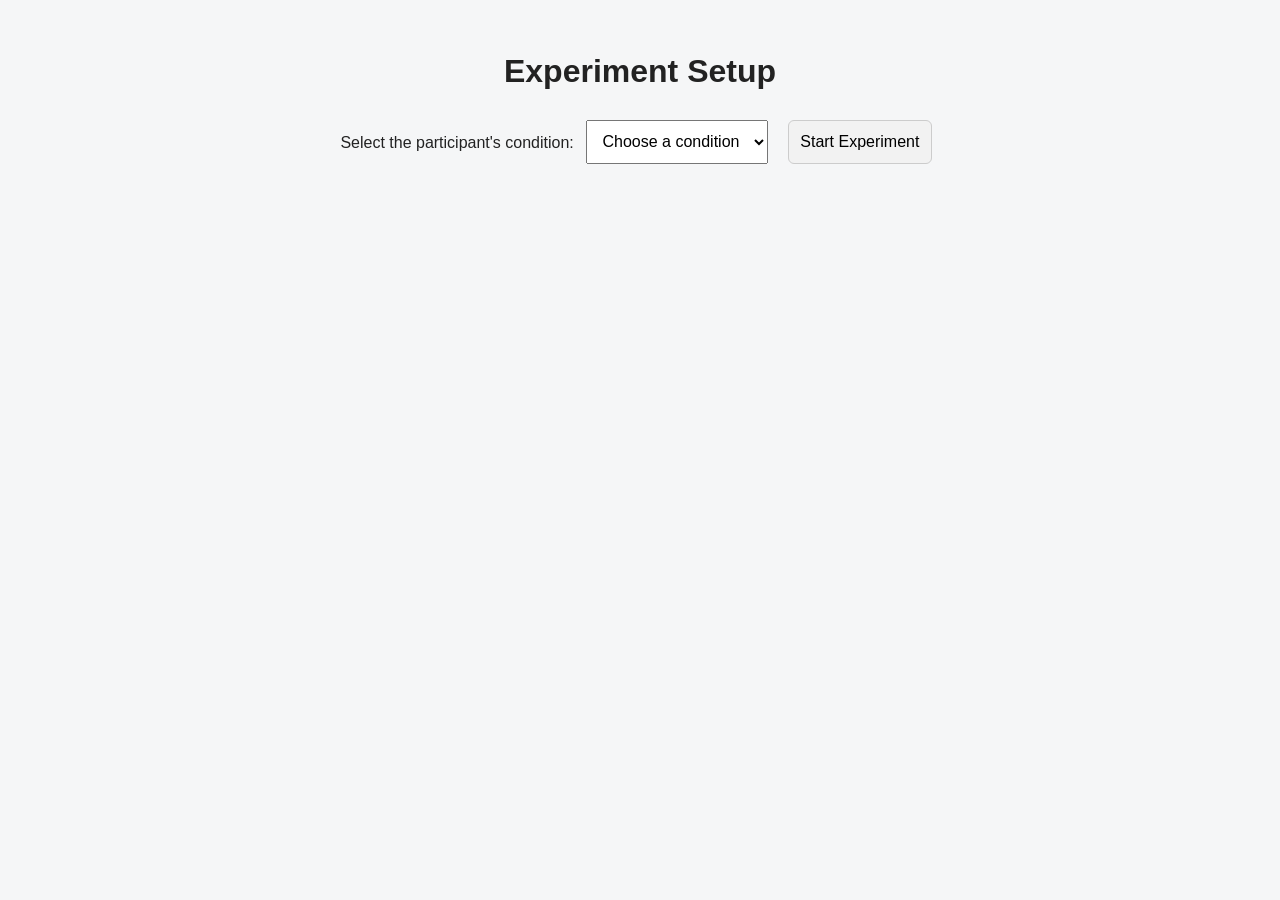
==== commit e8df1eb6: "Added the environmental graphs, they have the comparative emissions based on the condition that was " ====
--- a/index.html
+++ b/index.html
@@ -5,6 +5,9 @@
     <meta name="viewport" content="width=device-width, initial-scale=1.0">
     <title>Sandwich Selection</title>
     <link rel="stylesheet" href="style.css">
+    <link rel="stylesheet"
+      href="environmental-cost-chart/environmental-chart.css">
+    
     <style>
         [hidden] { display: none !important; }
         .researcher-setup { text-align: center; padding: 2rem; }
@@ -32,7 +35,7 @@
 
     <!-- Only one complete version of the main page is visible at a time. -->
     <main class="container" id="experiment" hidden>
-        <!-- ================= CONDITION 1 ================= -->
+        <!-- ================= Prawn Mayo ================= -->
         <div data-condition="1" hidden>
             <header class="page-header">
                 <h1>Our Sandwiches</h1>
@@ -40,7 +43,7 @@
                 <p><strong>We cannot guarantee the absence of allergens in any of our products. Cross Contamination is Possible.</strong></p>
             </header>
 
-            <!-- Change or add condition 1 content anywhere inside this block. -->
+            
             <div class="image-row">
                 <div class="food-item">
                     <a href="PrawnMayo.html" class="food-image-link">
@@ -91,7 +94,9 @@
                         <p class="allergens"><strong>Main Allergens:</strong> Wheat, Barley, Oatmeal, Mustard, Egg.</p>
                     </div>
                 </div>
-
+                <div class="environmental-chart"
+                    data-reference="prawn">
+                </div>
             </div>
         </div>
 
@@ -425,5 +430,7 @@
             });
         });
     </script>
+    <script src="environmental-cost-chart/environmental-data.js" defer></script>
+    <script src="environmental-cost-chart/environmental-chart.js" defer></script>
 </body>
 </html>
--- a/environmental-cost-chart/environmental-chart.css
+++ b/environmental-cost-chart/environmental-chart.css
@@ -0,0 +1,89 @@
+/* Continuous reference-line dot matrix. This stylesheet scopes itself to the chart. */
+.environmental-chart { 
+  --eco-text: #222;
+  --eco-muted: #728087;
+  --eco-border: #e2e6e9;
+  --eco-water: #428bc6;
+  --eco-carbon: #9175b9;
+  --eco-eutro: #cb953a;
+  --eco-land: #3d9d80;
+  background: white;
+  border: 1px solid var(--eco-border);
+  box-shadow: 0 3px 10px rgba(0, 0, 0, .045);
+  border-radius: 11px;
+  margin-top: 24px;
+  padding: 19px 20px 15px;
+  color: var(--eco-text);
+}
+.environmental-chart, .environmental-chart * { box-sizing: border-box; }
+.environmental-chart__heading { display: flex; flex-wrap: wrap; align-items: flex-start; justify-content: space-between; gap: 10px 18px; margin-bottom: 16px; }
+.environmental-chart__heading h2 { font-size: 20px; line-height: 1.3; margin: 0 0 5px; }
+.environmental-chart__heading p { margin: 0; color: var(--eco-muted); font-size: 12px; line-height: 1.5; }
+.environmental-chart__legend { display: flex; align-items: center; gap: 7px; font-size: 11px; color: #64747b; padding-top: 4px; }
+.environmental-chart__legend-line { border-left: 2px dashed #6e8991; height: 17px; flex-shrink: 0; }
+.environmental-chart__scroller { overflow-x: auto; max-width: 100%; }
+.environmental-chart__matrix { min-width: 760px; display: grid; grid-template-columns: 172px repeat(4, minmax(0, 1fr)); gap: 12px; }
+.environmental-chart__names, 
+.environmental-chart__measure { min-width: 0; }
+/* Subtle vertical separators between environmental measures */
+.environmental-chart__measure {
+    position: relative;
+}
+
+.environmental-chart__measure:not(:last-child)::after {
+    content: "";
+    position: absolute;
+    top: 10px;
+    bottom: 10px;
+    right: -6px;
+
+    width: 1px;
+    background-color: #e9edef;
+
+    pointer-events: none;
+}
+.environmental-chart__colheader { min-height: 56px; display: flex; flex-direction: column; align-items: flex-start; justify-content: center; padding: 3px 0 8px; gap: 3px; }
+.environmental-chart__colheader strong { font-size: 12px; font-weight: 750; line-height: 1.25; }
+.environmental-chart__colheader small { font-size: 10px; color: var(--eco-muted); line-height: 1.3; }
+.environmental-chart__colheader--empty { color: var(--eco-muted); font-size: 11px; }
+.environmental-chart__rows { position: relative; }
+.environmental-chart__rowname, .environmental-chart__measure-row { height: 43px; display: flex; align-items: center; border-top: 1px solid #f1f3f4; }
+.environmental-chart__rowname { font-size: 11px; font-weight: 650; line-height: 1.3; color: #4f5c63; padding-right: 8px; }
+.environmental-chart__measure-row { gap: 9px; }
+.environmental-chart__track { flex: 1 1 auto; position: relative; height: 2px; background: #cbd3d7; min-width: 0; }
+.environmental-chart__dot {
+    position: absolute;
+    top: 50%;
+
+    width: 11px;
+    height: 11px;
+
+    border: 2px solid white;
+    border-radius: 50%;
+
+    transform: translate(-50%, -50%);
+
+    background: var(--sandwich-color);
+    box-shadow: 0 0 0 1px var(--sandwich-color);
+
+    z-index: 2;
+}
+.environmental-chart__number { width: 37px; flex: 0 0 37px; font-size: 11px; text-align: right; color: #3f4a50; font-variant-numeric: tabular-nums; font-weight: 700; }
+/* Position the guide over the full five-row area, exactly aligned with the tracks. */
+.environmental-chart__guide-area { position: absolute; top: 0; bottom: 0; left: 0; right: 46px; pointer-events: none; z-index: 3; }
+.environmental-chart__guide {
+    position: absolute;
+    top: 0;
+    bottom: 0;
+
+    border-left: 2px dashed #84959b;
+
+    left: var(--reference-percentage);
+    transform: translateX(-50%);
+
+    opacity: 0.95;
+}
+.environmental-chart__scale { display: flex; justify-content: space-between; padding-right: 46px; font-size: 10px; color: var(--eco-muted); margin-top: 6px; font-variant-numeric: tabular-nums; }
+.environmental-chart__footnote { border-top: 1px solid #eceff1; margin: 12px 0 0; padding-top: 10px; color: #7a858c; font-size: 11px; line-height: 1.5; }
+.environmental-chart__error { color: #a23636; font-size: 13px; }
+@media(max-width:700px) { .environmental-chart { padding: 14px; } .environmental-chart__matrix { min-width: 740px; } }
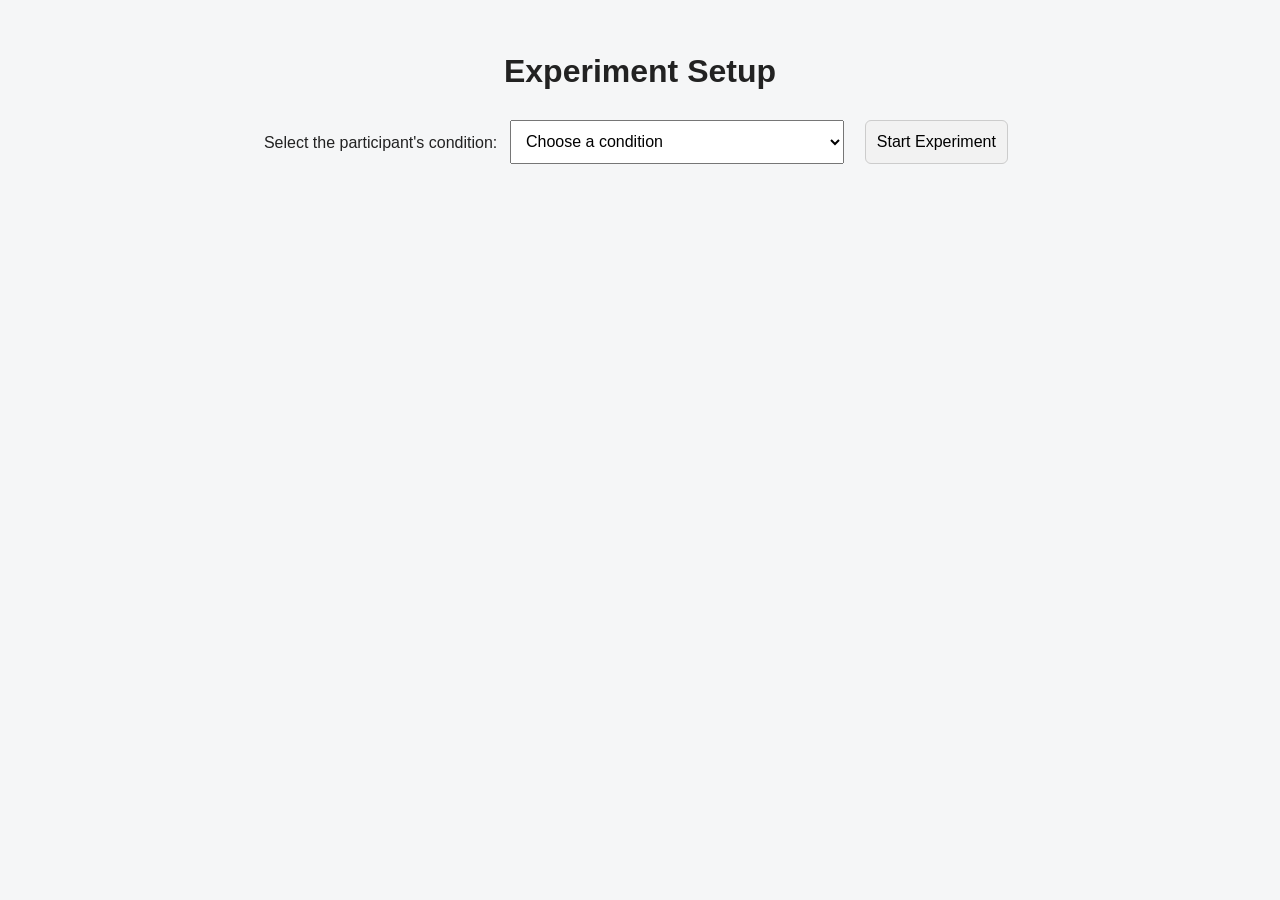
==== commit 75349132: "Upscaled Images and Added the Graphs to the other conditions" ====
--- a/index.html
+++ b/index.html
@@ -23,11 +23,11 @@
         <label for="condition-selector">Select the participant's condition:</label>
         <select id="condition-selector">
             <option value="">Choose a condition</option>
-            <option value="1">Condition 1</option>
-            <option value="2">Condition 2</option>
-            <option value="3">Condition 3</option>
-            <option value="4">Condition 4</option>
-            <option value="5">Condition 5</option>
+            <option value="1">Prawn Mayo</option>
+            <option value="2">Egg & Watercress</option>
+            <option value="3">BLT</option>
+            <option value="4">Cheese & Red Onion</option>
+            <option value="5">Chicken and Beechwood Smoked Bacon</option>
         </select>
         <button type="button" id="start-experiment">Start Experiment</button>
         <p id="setup-error" role="alert" hidden></p>
@@ -159,7 +159,9 @@
                         <p class="allergens"><strong>Main Allergens:</strong> Wheat, Barley, Oatmeal, Mustard, Egg.</p>
                     </div>
                 </div>
-
+                <div class="environmental-chart"
+                    data-reference="egg">
+                </div>
             </div>
         </div>
 
@@ -222,7 +224,9 @@
                         <p class="allergens"><strong>Main Allergens:</strong> Wheat, Barley, Oatmeal, Mustard, Egg.</p>
                     </div>
                 </div>
-
+                <div class="environmental-chart"
+                    data-reference="blt">
+                </div>
             </div>
         </div>
 
@@ -285,7 +289,9 @@
                         <p class="allergens"><strong>Main Allergens:</strong> Wheat, Barley, Oatmeal, Mustard, Egg.</p>
                     </div>
                 </div>
-
+                <div class="environmental-chart"
+                    data-reference="cheese">
+                </div>
             </div>
         </div>
 
@@ -348,7 +354,9 @@
                         <p class="allergens"><strong>Main Allergens:</strong> Wheat, Barley, Oatmeal, Mustard, Egg.</p>
                     </div>
                 </div>
-
+                <div class="environmental-chart"
+                    data-reference="chicken">
+                </div>
             </div>
         </div>
 
